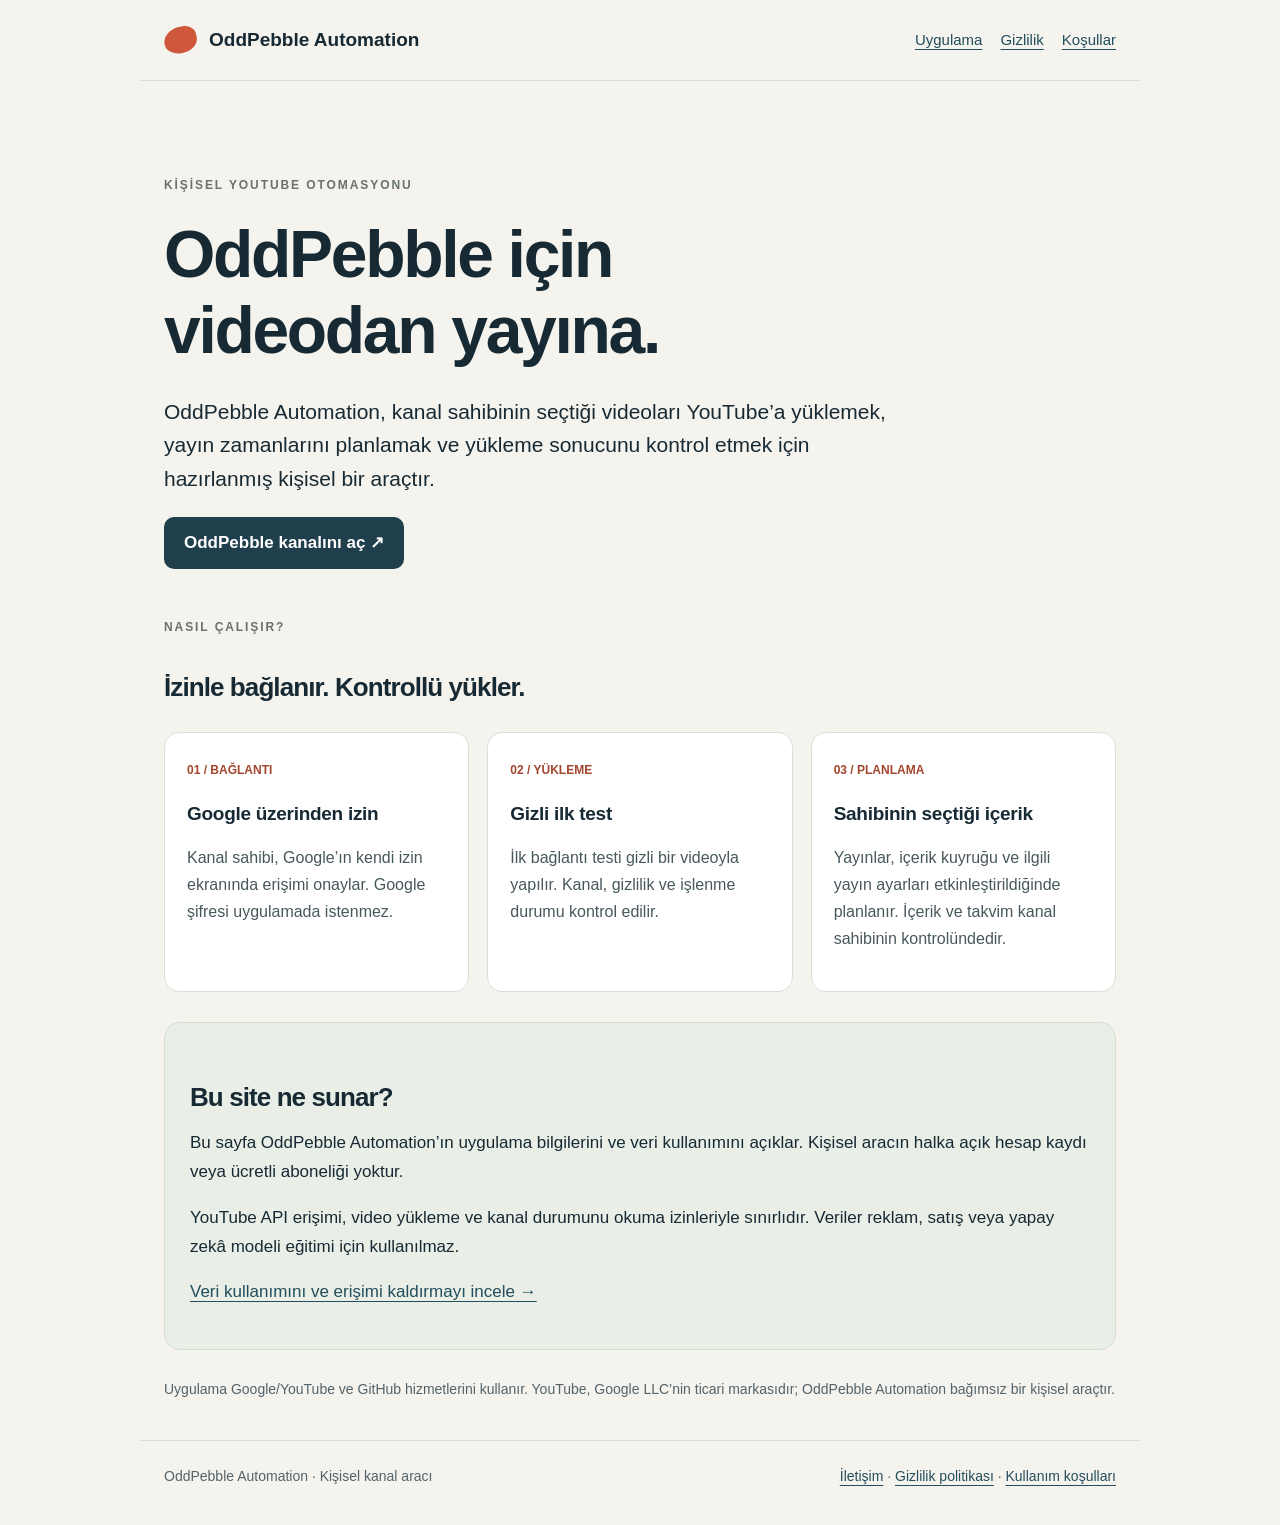
==== index.html @ b63d8811 "Publish OddPebble application information and privacy disclosures" ====
<!doctype html><html lang="tr"><head><meta charset="utf-8"><meta name="viewport" content="width=device-width,initial-scale=1"><title>Uygulama · OddPebble Automation</title><meta name="description" content="OddPebble kanal sahibinin kişisel YouTube video yükleme, yayın planlama ve doğrulama aracı."><meta name="referrer" content="strict-origin-when-cross-origin"><link rel="stylesheet" href="/style.css"></head><body><header><a class="brand" href="/"><span class="mark" aria-hidden="true"></span>OddPebble Automation</a><nav aria-label="Ana menü"><a href="/">Uygulama</a><a href="/privacy/">Gizlilik</a><a href="/terms/">Koşullar</a></nav></header><main><section class="hero"><p class="eyebrow">Kişisel YouTube otomasyonu</p><h1>OddPebble için<br>videodan yayına.</h1><p class="lead">OddPebble Automation, kanal sahibinin seçtiği videoları YouTube’a yüklemek, yayın zamanlarını planlamak ve yükleme sonucunu kontrol etmek için hazırlanmış kişisel bir araçtır.</p><a class="button" href="https://www.youtube.com/channel/UCy5vpmgH4IYpyuxqG7ZuaDw">OddPebble kanalını aç ↗</a></section><section aria-labelledby="how"><p class="eyebrow">Nasıl çalışır?</p><h2 id="how">İzinle bağlanır. Kontrollü yükler.</h2><div class="grid"><article class="card"><span class="number">01 / BAĞLANTI</span><h3>Google üzerinden izin</h3><p>Kanal sahibi, Google’ın kendi izin ekranında erişimi onaylar. Google şifresi uygulamada istenmez.</p></article><article class="card"><span class="number">02 / YÜKLEME</span><h3>Gizli ilk test</h3><p>İlk bağlantı testi gizli bir videoyla yapılır. Kanal, gizlilik ve işlenme durumu kontrol edilir.</p></article><article class="card"><span class="number">03 / PLANLAMA</span><h3>Sahibinin seçtiği içerik</h3><p>Yayınlar, içerik kuyruğu ve ilgili yayın ayarları etkinleştirildiğinde planlanır. İçerik ve takvim kanal sahibinin kontrolündedir.</p></article></div></section><section class="panel"><h2>Bu site ne sunar?</h2><p>Bu sayfa OddPebble Automation’ın uygulama bilgilerini ve veri kullanımını açıklar. Kişisel aracın halka açık hesap kaydı veya ücretli aboneliği yoktur.</p><p>YouTube API erişimi, video yükleme ve kanal durumunu okuma izinleriyle sınırlıdır. Veriler reklam, satış veya yapay zekâ modeli eğitimi için kullanılmaz.</p><p><a href="/privacy/">Veri kullanımını ve erişimi kaldırmayı incele →</a></p></section><p class="meta">Uygulama Google/YouTube ve GitHub hizmetlerini kullanır. YouTube, Google LLC’nin ticari markasıdır; OddPebble Automation bağımsız bir kişisel araçtır.</p></main><footer><span>OddPebble Automation · Kişisel kanal aracı</span><span><a href="https://github.com/zeyyoutube-ux/zeyyoutube-ux.github.io/issues">İletişim</a> · <a href="/privacy/">Gizlilik politikası</a> · <a href="/terms/">Kullanım koşulları</a></span></footer></body></html>
---- style.css ----
*{box-sizing:border-box}html{color-scheme:light}body{margin:0;background:#f5f3ee;color:#172a34;font:17px/1.7 -apple-system,BlinkMacSystemFont,"Segoe UI",sans-serif}a{color:#234e5c;text-decoration-thickness:1px;text-underline-offset:4px}a:focus-visible{outline:3px solid #ce573c;outline-offset:5px}header,main,footer{max-width:1000px;margin:auto;padding:24px}header{display:flex;gap:20px;justify-content:space-between;align-items:center;border-bottom:1px solid #d9dcd5}header a.brand{font-size:19px;font-weight:750;text-decoration:none;color:inherit;display:flex;align-items:center;gap:12px}.mark{width:33px;height:26px;border-radius:57% 43% 51% 49%;background:#ce573c;display:inline-block;transform:rotate(-14deg)}nav{display:flex;flex-wrap:wrap;gap:18px;font-size:15px}h1,h2,h3{line-height:1.16;letter-spacing:-.035em}h1{font-size:clamp(35px,7vw,66px);max-width:850px;margin:20px 0 26px}h2{font-size:26px;margin:34px 0 12px}h3{font-size:19px;letter-spacing:-.015em}.eyebrow{font-size:12px;font-weight:800;letter-spacing:.16em;text-transform:uppercase;color:#68716a}.lead{font-size:21px;line-height:1.6;max-width:740px}.hero{padding:58px 0 36px}.grid{display:grid;grid-template-columns:repeat(3,1fr);gap:18px;margin:30px 0}.card{padding:22px;background:#fff;border:1px solid #dcded6;border-radius:15px}.number{font-size:12px;font-weight:800;color:#a34630}.card p{font-size:16px;color:#47585d}.panel{background:#e9eee7;border:1px solid #d5decf;border-radius:16px;padding:25px;margin:28px 0}.button{display:inline-block;background:#203f4c;color:white;border-radius:10px;padding:12px 20px;text-decoration:none;font-weight:650}.legal{max-width:760px;padding-top:32px;padding-bottom:48px}.legal h1{font-size:40px}.legal p,.legal li{overflow-wrap:anywhere}.meta,footer{font-size:14px;color:#53636a}footer{border-top:1px solid #d9dcd5;display:flex;justify-content:space-between;flex-wrap:wrap;gap:14px;padding-bottom:36px}ul{padding-left:24px}code{background:#e9eee7;border-radius:4px;padding:2px 5px;font-size:14px;overflow-wrap:anywhere}@media(max-width:640px){header{display:block;padding:20px}nav{margin-top:18px;gap:14px}main,footer{padding:20px}.hero{padding-top:32px}.grid{grid-template-columns:1fr}.lead{font-size:19px}.legal h1{font-size:34px}}
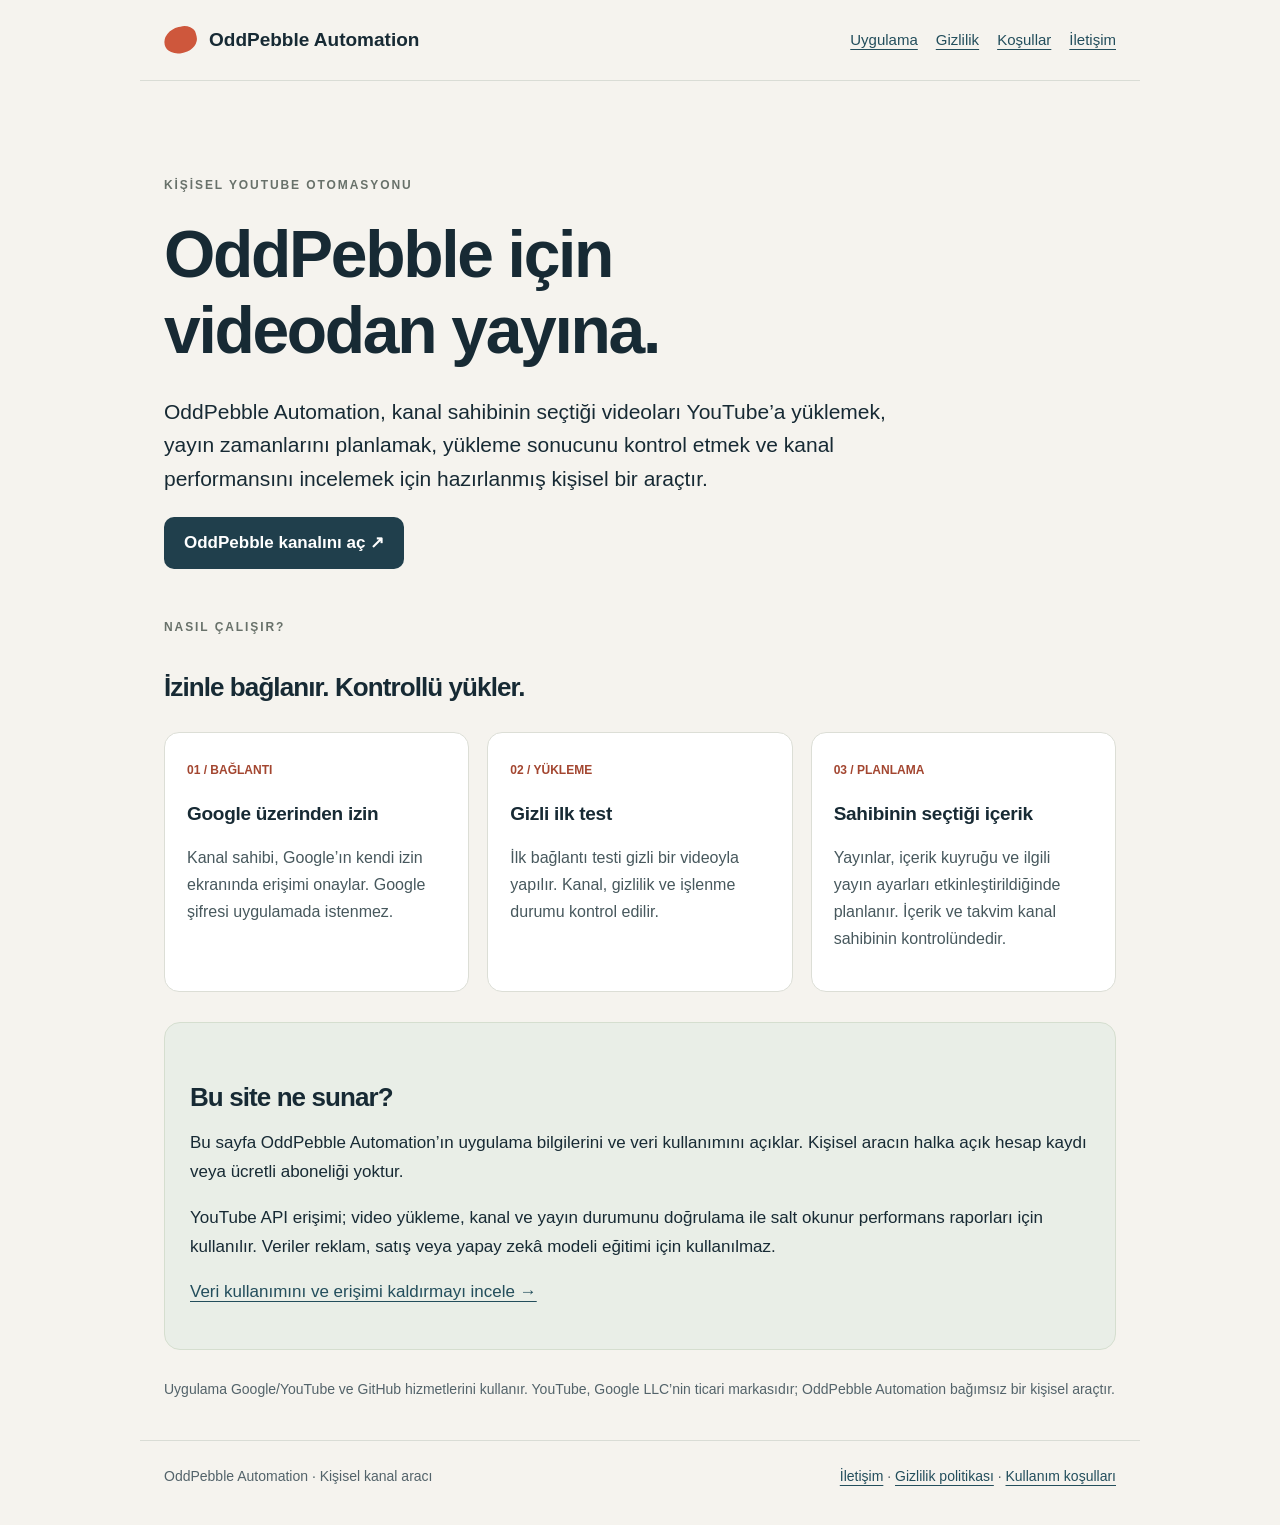
==== commit 610c600e: "Use OddPebble-only public identity and branded contact routes" ====
--- a/index.html
+++ b/index.html
@@ -1 +1,39 @@
-<!doctype html><html lang="tr"><head><meta charset="utf-8"><meta name="viewport" content="width=device-width,initial-scale=1"><title>Uygulama · OddPebble Automation</title><meta name="description" content="OddPebble kanal sahibinin kişisel YouTube video yükleme, yayın planlama ve doğrulama aracı."><meta name="referrer" content="strict-origin-when-cross-origin"><link rel="stylesheet" href="/style.css"></head><body><header><a class="brand" href="/"><span class="mark" aria-hidden="true"></span>OddPebble Automation</a><nav aria-label="Ana menü"><a href="/">Uygulama</a><a href="/privacy/">Gizlilik</a><a href="/terms/">Koşullar</a></nav></header><main><section class="hero"><p class="eyebrow">Kişisel YouTube otomasyonu</p><h1>OddPebble için<br>videodan yayına.</h1><p class="lead">OddPebble Automation, kanal sahibinin seçtiği videoları YouTube’a yüklemek, yayın zamanlarını planlamak ve yükleme sonucunu kontrol etmek için hazırlanmış kişisel bir araçtır.</p><a class="button" href="https://www.youtube.com/channel/UCy5vpmgH4IYpyuxqG7ZuaDw">OddPebble kanalını aç ↗</a></section><section aria-labelledby="how"><p class="eyebrow">Nasıl çalışır?</p><h2 id="how">İzinle bağlanır. Kontrollü yükler.</h2><div class="grid"><article class="card"><span class="number">01 / BAĞLANTI</span><h3>Google üzerinden izin</h3><p>Kanal sahibi, Google’ın kendi izin ekranında erişimi onaylar. Google şifresi uygulamada istenmez.</p></article><article class="card"><span class="number">02 / YÜKLEME</span><h3>Gizli ilk test</h3><p>İlk bağlantı testi gizli bir videoyla yapılır. Kanal, gizlilik ve işlenme durumu kontrol edilir.</p></article><article class="card"><span class="number">03 / PLANLAMA</span><h3>Sahibinin seçtiği içerik</h3><p>Yayınlar, içerik kuyruğu ve ilgili yayın ayarları etkinleştirildiğinde planlanır. İçerik ve takvim kanal sahibinin kontrolündedir.</p></article></div></section><section class="panel"><h2>Bu site ne sunar?</h2><p>Bu sayfa OddPebble Automation’ın uygulama bilgilerini ve veri kullanımını açıklar. Kişisel aracın halka açık hesap kaydı veya ücretli aboneliği yoktur.</p><p>YouTube API erişimi, video yükleme ve kanal durumunu okuma izinleriyle sınırlıdır. Veriler reklam, satış veya yapay zekâ modeli eğitimi için kullanılmaz.</p><p><a href="/privacy/">Veri kullanımını ve erişimi kaldırmayı incele →</a></p></section><p class="meta">Uygulama Google/YouTube ve GitHub hizmetlerini kullanır. YouTube, Google LLC’nin ticari markasıdır; OddPebble Automation bağımsız bir kişisel araçtır.</p></main><footer><span>OddPebble Automation · Kişisel kanal aracı</span><span><a href="https://github.com/zeyyoutube-ux/zeyyoutube-ux.github.io/issues">İletişim</a> · <a href="/privacy/">Gizlilik politikası</a> · <a href="/terms/">Kullanım koşulları</a></span></footer></body></html>+<!doctype html>
+<html lang="tr">
+<head>
+<meta charset="utf-8">
+<meta name="viewport" content="width=device-width,initial-scale=1">
+<title>Uygulama · OddPebble Automation</title>
+<meta name="description" content="OddPebble kanal sahibinin kişisel YouTube video yükleme, yayın planlama ve analiz aracı.">
+<meta name="referrer" content="strict-origin-when-cross-origin">
+<link rel="stylesheet" href="/style.css">
+</head>
+<body>
+<header><a class="brand" href="/"><span class="mark" aria-hidden="true"></span>OddPebble Automation</a><nav aria-label="Ana menü"><a href="/">Uygulama</a><a href="/privacy/">Gizlilik</a><a href="/terms/">Koşullar</a><a href="/contact/">İletişim</a></nav></header>
+<main>
+<section class="hero">
+<p class="eyebrow">Kişisel YouTube otomasyonu</p>
+<h1>OddPebble için<br>videodan yayına.</h1>
+<p class="lead">OddPebble Automation, kanal sahibinin seçtiği videoları YouTube’a yüklemek, yayın zamanlarını planlamak, yükleme sonucunu kontrol etmek ve kanal performansını incelemek için hazırlanmış kişisel bir araçtır.</p>
+<a class="button" href="https://www.youtube.com/channel/UCy5vpmgH4IYpyuxqG7ZuaDw">OddPebble kanalını aç ↗</a>
+</section>
+<section aria-labelledby="how">
+<p class="eyebrow">Nasıl çalışır?</p>
+<h2 id="how">İzinle bağlanır. Kontrollü yükler.</h2>
+<div class="grid">
+<article class="card"><span class="number">01 / BAĞLANTI</span><h3>Google üzerinden izin</h3><p>Kanal sahibi, Google’ın kendi izin ekranında erişimi onaylar. Google şifresi uygulamada istenmez.</p></article>
+<article class="card"><span class="number">02 / YÜKLEME</span><h3>Gizli ilk test</h3><p>İlk bağlantı testi gizli bir videoyla yapılır. Kanal, gizlilik ve işlenme durumu kontrol edilir.</p></article>
+<article class="card"><span class="number">03 / PLANLAMA</span><h3>Sahibinin seçtiği içerik</h3><p>Yayınlar, içerik kuyruğu ve ilgili yayın ayarları etkinleştirildiğinde planlanır. İçerik ve takvim kanal sahibinin kontrolündedir.</p></article>
+</div>
+</section>
+<section class="panel">
+<h2>Bu site ne sunar?</h2>
+<p>Bu sayfa OddPebble Automation’ın uygulama bilgilerini ve veri kullanımını açıklar. Kişisel aracın halka açık hesap kaydı veya ücretli aboneliği yoktur.</p>
+<p>YouTube API erişimi; video yükleme, kanal ve yayın durumunu doğrulama ile salt okunur performans raporları için kullanılır. Veriler reklam, satış veya yapay zekâ modeli eğitimi için kullanılmaz.</p>
+<p><a href="/privacy/">Veri kullanımını ve erişimi kaldırmayı incele →</a></p>
+</section>
+<p class="meta">Uygulama Google/YouTube ve GitHub hizmetlerini kullanır. YouTube, Google LLC’nin ticari markasıdır; OddPebble Automation bağımsız bir kişisel araçtır.</p>
+</main>
+<footer><span>OddPebble Automation · Kişisel kanal aracı</span><span><a href="/contact/">İletişim</a> · <a href="/privacy/">Gizlilik politikası</a> · <a href="/terms/">Kullanım koşulları</a></span></footer>
+</body>
+</html>
